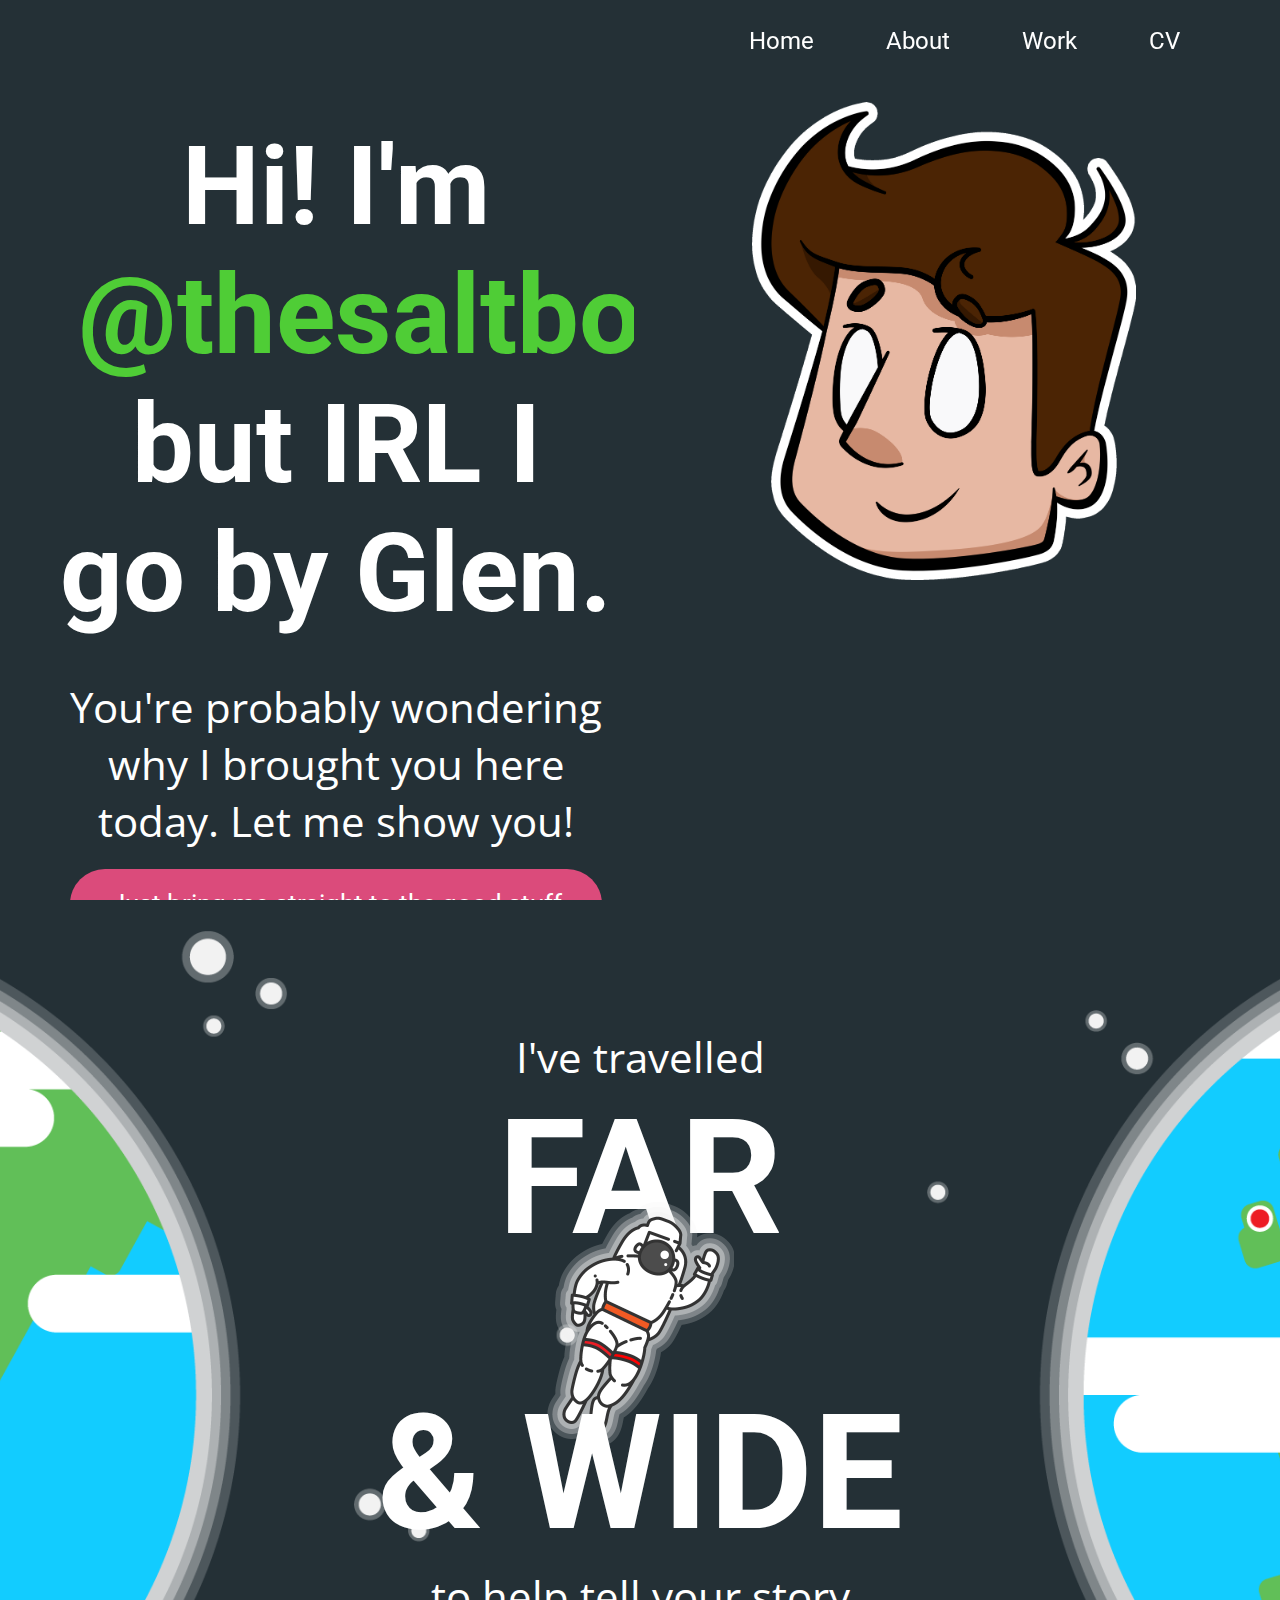
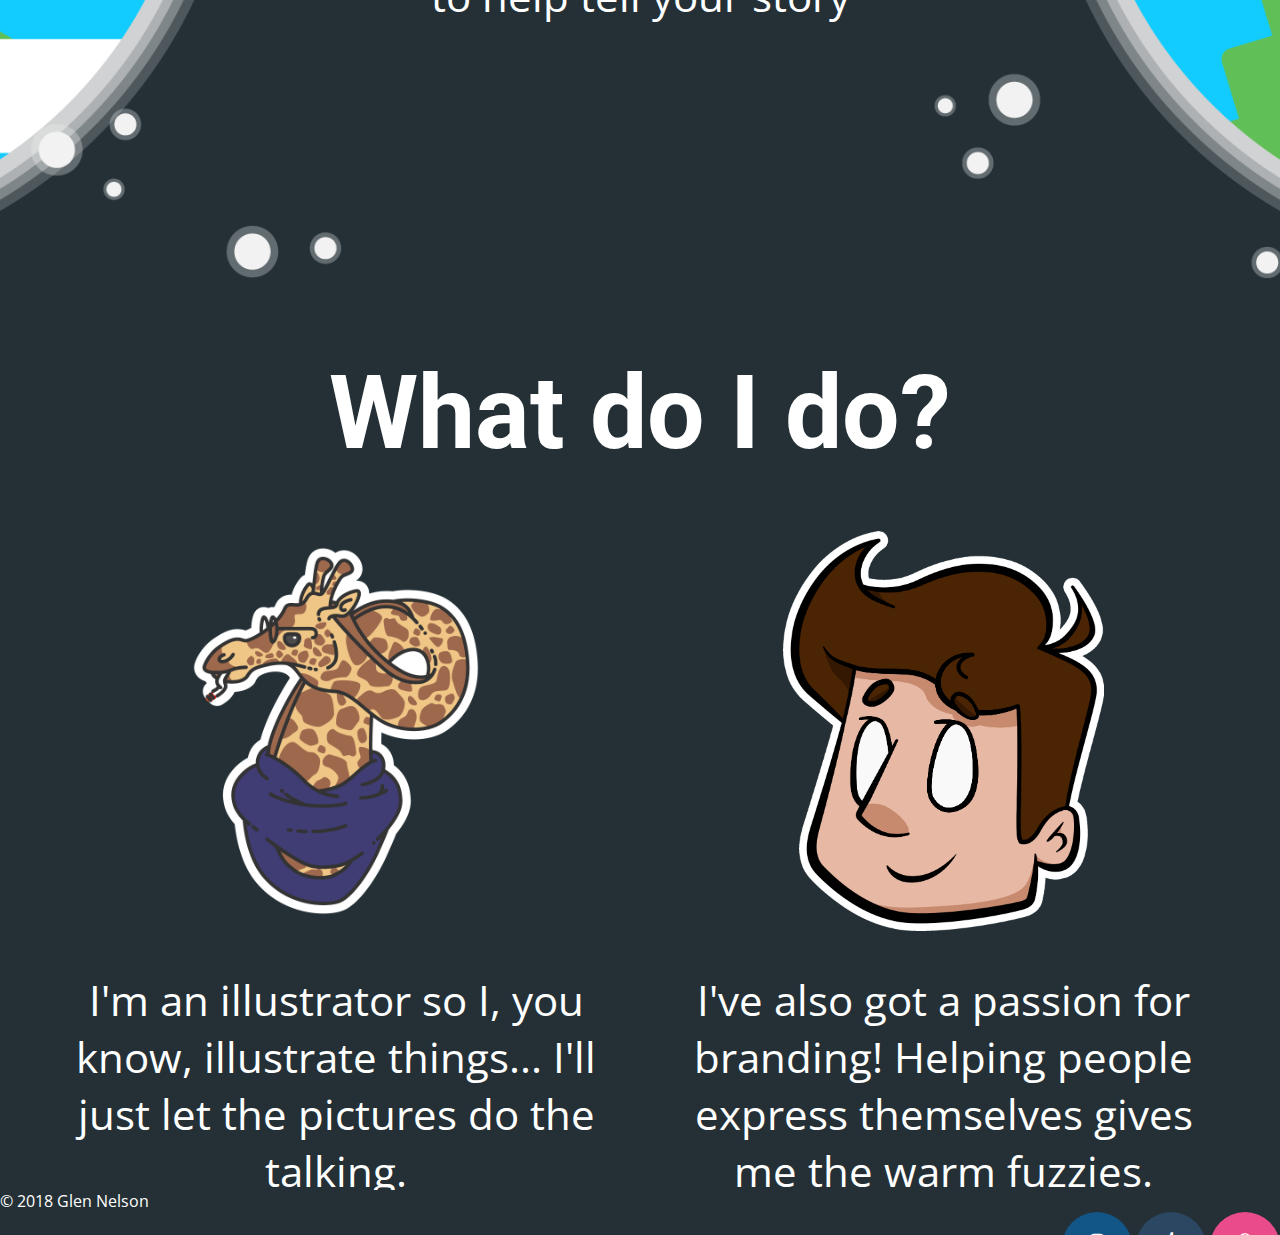
==== index.html @ 3d43e358 "Initial commit" ====
<!DOCTYPE html>
<html lang="en">
    
<head>
    <meta charset="utf-8"/>
    <title>Welcome to the Salt Zone</title>
    <link href="css/home.css" rel="stylesheet" type="text/css"/>
	<link href="https://fonts.googleapis.com/css?family=Kanit:800|Roboto" rel="stylesheet">
	<link href="https://fonts.googleapis.com/css?family=Open+Sans" rel="stylesheet">
	<link rel="icon" href="css/images/r1.png">
	<link rel="stylesheet" href="https://cdnjs.cloudflare.com/ajax/libs/font-awesome/4.7.0/css/font-awesome.min.css">
</head>
	
	<script>
		
	var prevScrollpos = window.pageYOffset;
window.onscroll = function() {
  var currentScrollPos = window.pageYOffset;
  if (prevScrollpos > currentScrollPos) {
    document.getElementById("nav").style.top = "0";
  } else {
    document.getElementById("nav").style.top = "-1000px";
  }
  prevScrollpos = currentScrollPos;
}

	function randomPic() {
	  var myPix =  [
		"css/images/r1.png",
		"css/images/r2.png",
		"css/images/r3.png",
		"css/images/r4.png",
		"css/images/r5.png",
		"css/images/r6.png",
	  ];
	  var randomNum = Math.floor(Math.random() * myPix.length);
	  document.getElementById("rando").src = myPix[randomNum];
}

		
	</script>
	
	<div class="nav" id="nav">
			<a href="cv.html">CV</a>
			<a href="work.html">Work</a>
			<a href="about.html">About</a>
			<a href="index.html">Home</a>
	</div>
	
	<body>
		<section class="intro" id="fade">
			<div class="gridtop a">
				<div class="center one flex pad">
					<h1>Hi! I'm <a href="http://www.instagram.com/thesaltboy">@thesaltboy</a> but IRL I go by Glen.</h1>
					<p>You're probably wondering why I brought you here today. Let me show you!</p>
					<a class="button" href="work.html">Just bring me straight to the good stuff</a>
				</div>
				<div class="center two">
					<img class="intro-me hvr-grow-rotate" id="rando" onclick="randomPic()" src="css/images/r1.png">
				</div>
			</div>
		</section>

		<section class="space">
			<div class="bg-text">
				<p>I've travelled</p>
				<h1 class="top">FAR</h1>
				<img class="astronaut vert-move" src="css/images/astronaut.png">
				<h1 class="bottom">& WIDE</h1>
				<p>to help tell your story</p>
			</div>
		</section>

		<section class="whatido">
			<div class="container">
				<div class="header">
					<h2>What do I do?</h2>
				</div>
				<div class="gridtop center">
					<div class="center pad one">
						<a href="work.html"><img class="small hvr-grow-rotate" src="css/images/giraffe.png"></a>
						<p>I'm an illustrator so I, you know, illustrate things... I'll just let the pictures do the talking.</p>
					</div>
					<div class="center pad two">
						<a href="work.html"><img class="small hvr-grow-rotate" src="css/images/r1.png"></a>
						<p>I've also got a passion for branding! Helping people express themselves gives me the warm fuzzies.</p>
					</div>
				</div>
			</div>
		</section>
	</body>
	
	<footer>
		<div class="foot">
			<p>© 2018 Glen Nelson</p>
			<div class="social">
				<a class="fa fa-instagram" href="http://www.instagram.com/thesaltboy"></a>
				<a class="fa fa-tumblr" href="http://www.thesaltboy.tumblr.com"></a>
				<a class="fa fa-dribbble" href="http://www.dribbble.com/thesaltboy"></a>
			</div>
		</div>
	
	</footer>
	
</html>
---- css/home.css ----
* {
	margin: 0;
	padding: 0;
	font-family: Roboto;
	overflow-x: hidden;
	-webkit-touch-callout: none;
	-webkit-user-select: none;
	-khtml-user-select: none;
	-moz-user-select: none;
	-ms-user-select: none; 
	user-select: none;
	text-decoration: none;
}

h1 {
	font-size: 6.854em;
}

p {
	font-family: Open Sans;
	font-size: 2.618em;
}

body {
	background-color: #243036;
	color: white;
}



/*---------------NAVIGATION---------------*/

.nav {
	overflow: hidden;
	top: 0;
	position: fixed;
	width: 100vw;
	z-index: 100;
	margin-top: 1%;
}

.nav a {
	text-decoration: none;
	color: white;
	float: right;
	text-align: center;
    padding: 14px 36px;
	font-size: 1.5em;
	font-family: Roboto;
	transition: transform .25s ease;
}

.nav a:hover {
	transform: scale(1.1);
}

.nav a:first-child {
	margin-right: 5%;
}

/*---------------INTRO---------------*/

.intro {
	width: 100vw;
	height: 100vh;
}

h1 a {
	color: #4fcd36;
}

.gridtop {
	display: grid;
	grid-template-columns: repeat(2, 1fr);
	grid-gap: 1%;
	margin: 3%;
}

.a {
	margin-top: 8%;
}

.pad * {
	padding: 20px;
}

.flex {
	display: flex; 
	flex-direction: column;
	flex-wrap: nowrap;
	justify-content: center;
}

.intro-me {
	width: 30vw;
	}

.intro-me:focus {

}


/*---------------SPACE---------------*/

.space {
	height: 110vh;
	width: 100vw;
	background-image: url(images/bg-1.png);
	background-position: center;
	background-repeat: no-repeat;
	background-size: cover;
	overflow: hidden;
	text-align: center;
}

.bg-text {
	color: white;
	width: 100%;
	height:  100%;
	margin: auto;
}

.bg-text:first-child{
	margin-top: 10%;
}

.top {
	margin-bottom: -70px;
	font-size: 10em;
}

.bottom {
	margin-top: -70px;
	font-size: 10em;
	z-index: 2;
}

.astronaut {
	z-index: 1;
}

img.vert-move {
	-webkit-animation: mover 2s infinite alternate;
	animation: mover 2s infinite alternate;
}

@webkit-keyframes mover {
	0% { transform: translateY(0); }
	100% { transform: translateY(-10px); }
}

@keyframes mover {
    0% { transform: translateY(0); }
    100% { transform: translateY(-10px); }
}

/*---------------WHAT I DO---------------*/

.whatido {
	height: 100vh;
	width: 100vw;
}

.header {
	text-align: center;
	font-size: 4.236em;
	margin-top: 5%;
}

.container {
}

/*---------------FOOTER---------------*/

footer {
	height: 5vh;
	width: 100vw;
	background-color: #243036;
	color: white;
}

.foot {
	margin-bottom: 1%;
}

footer p {
	font-size: 1em;
}

.social {
	float: right;
}

.fa {
	padding: 20px;
	font-size: 30px;
	height: 30px;
	width: 30px;
	text-align: center;
	text-decoration: none;
	border-radius: 50%;
}

.fa-instagram{
	background: #125688;
  	color: white;
}

.fa-dribbble {
	background: #ea4c89;
  	color: white;
}

.fa-tumblr {
	background: #2c4762;
  	color: white;
}

/*---------------MISC---------------*/

.center {
	text-align: center;
}

.button {
	border: none;
	text-align: center;
	text-decoration: none;
	cursor: pointer;
	background-color: #db4b7b;
	color: white;
	font-size: 1.618em;
	border-radius: 50px 50px 50px 50px;
	width: 19em;
	margin: auto;
}

.small {
	height: 400px;
}

.small:hover {
	transform: scale(1.1);
}

.astronaut {
	height: 244px;
	width: 187px;;
}

.hvr-grow-rotate {
  display: inline-block;
  vertical-align: middle;
  -webkit-transform: perspective(1px) translateZ(0);
  transform: perspective(1px) translateZ(0);
  box-shadow: 0 0 1px rgba(0, 0, 0, 0);
  -webkit-transition-duration: 0.3s;
  transition-duration: 0.3s;
  -webkit-transition-property: transform;
  transition-property: transform;
}
.hvr-grow-rotate:focus, .hvr-grow-rotate:active {
  -webkit-transform: scale(0.5) rotate(8deg);
  transform: scale(0.5) rotate(8deg);
}

.sticker {
	height: 100px;
	margin: 0;
	padding: 0;
	position: relative;
	display: inline;
}

.s-left {
	margin-left: -10px;
}
/*---------------SCROLLBAR---------------*/

::-webkit-scrollbar {
	display: none;
}
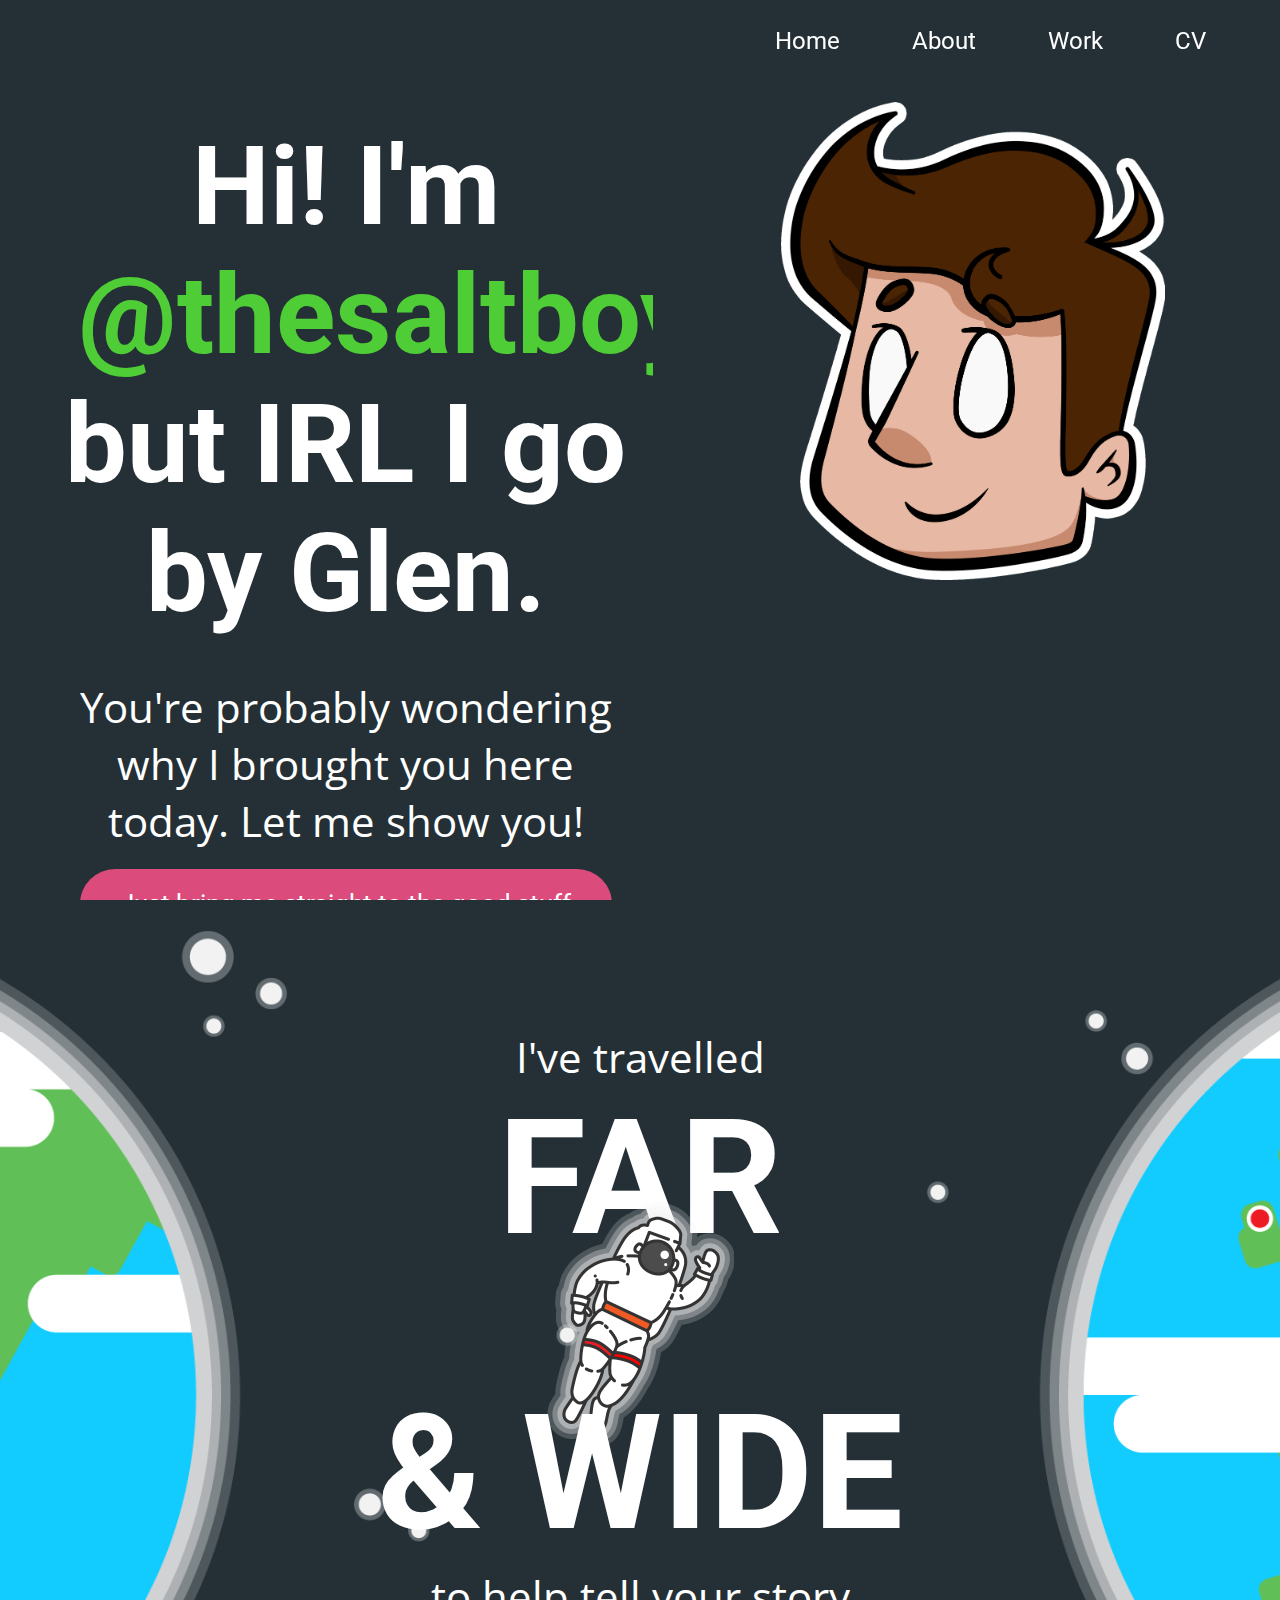
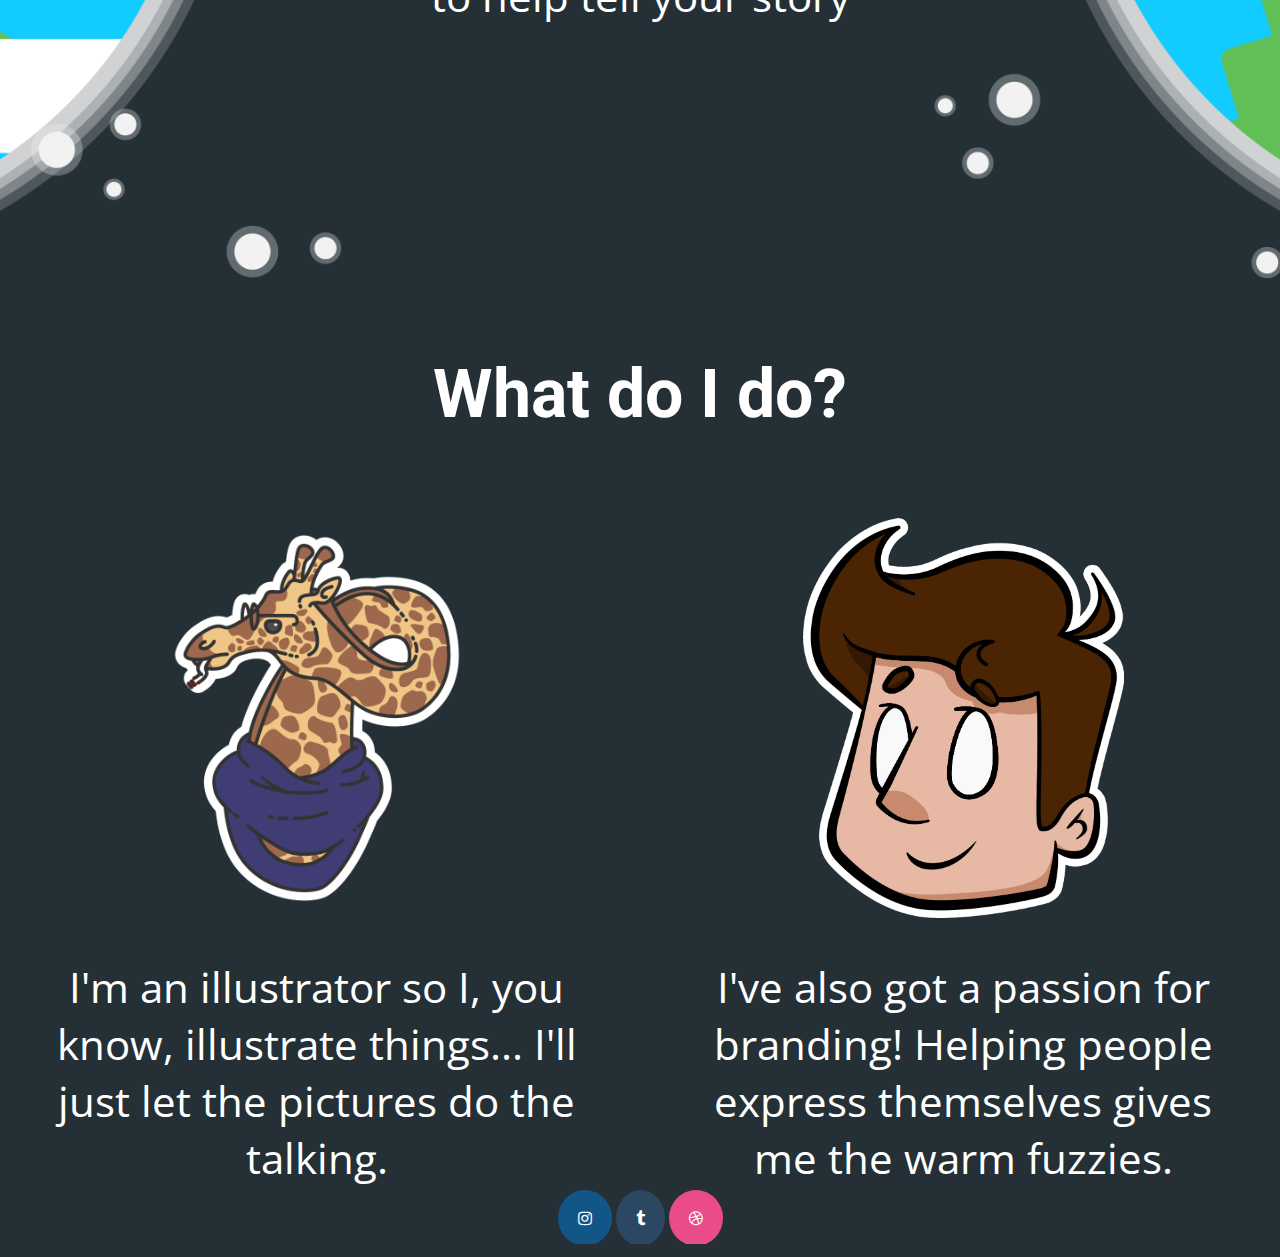
==== commit ca788036: "Work page and updates" ====
--- a/index.html
+++ b/index.html
@@ -49,7 +49,7 @@
 	
 	<body>
 		<section class="intro" id="fade">
-			<div class="gridtop a">
+			<div class="gridtop a b">
 				<div class="center one flex pad">
 					<h1>Hi! I'm <a href="http://www.instagram.com/thesaltboy">@thesaltboy</a> but IRL I go by Glen.</h1>
 					<p>You're probably wondering why I brought you here today. Let me show you!</p>
@@ -91,15 +91,9 @@
 	</body>
 	
 	<footer>
-		<div class="foot">
-			<p>© 2018 Glen Nelson</p>
-			<div class="social">
 				<a class="fa fa-instagram" href="http://www.instagram.com/thesaltboy"></a>
 				<a class="fa fa-tumblr" href="http://www.thesaltboy.tumblr.com"></a>
 				<a class="fa fa-dribbble" href="http://www.dribbble.com/thesaltboy"></a>
-			</div>
-		</div>
-	
 	</footer>
 	
 </html>--- a/css/home.css
+++ b/css/home.css
@@ -16,6 +16,10 @@
 	font-size: 6.854em;
 }
 
+h2 {
+	font-size: 4.236em;
+}
+
 p {
 	font-family: Open Sans;
 	font-size: 2.618em;
@@ -55,7 +59,7 @@
 }
 
 .nav a:first-child {
-	margin-right: 5%;
+	margin-right: 3%;
 }
 
 /*---------------INTRO---------------*/
@@ -73,7 +77,6 @@
 	display: grid;
 	grid-template-columns: repeat(2, 1fr);
 	grid-gap: 1%;
-	margin: 3%;
 }
 
 .a {
@@ -99,6 +102,10 @@
 
 }
 
+.b {
+	margin-left: 3%;
+}
+
 
 /*---------------SPACE---------------*/
 
@@ -163,42 +170,36 @@
 
 .header {
 	text-align: center;
-	font-size: 4.236em;
 	margin-top: 5%;
-}
-
-.container {
+	margin-bottom: 5%;
+}
+
+.gridtop.center p {
+	padding-left: 7%;
+	padding-right: 7%;
 }
 
 /*---------------FOOTER---------------*/
 
 footer {
-	height: 5vh;
+	height: 6vh;
 	width: 100vw;
 	background-color: #243036;
 	color: white;
-}
-
-.foot {
 	margin-bottom: 1%;
-}
-
-footer p {
-	font-size: 1em;
-}
-
-.social {
-	float: right;
+	text-align: center;
+	overflow: hidden;
 }
 
 .fa {
 	padding: 20px;
 	font-size: 30px;
-	height: 30px;
-	width: 30px;
+	height: auto;
+	width: auto;
 	text-align: center;
 	text-decoration: none;
 	border-radius: 50%;
+	margin-bottom: 1%;
 }
 
 .fa-instagram{
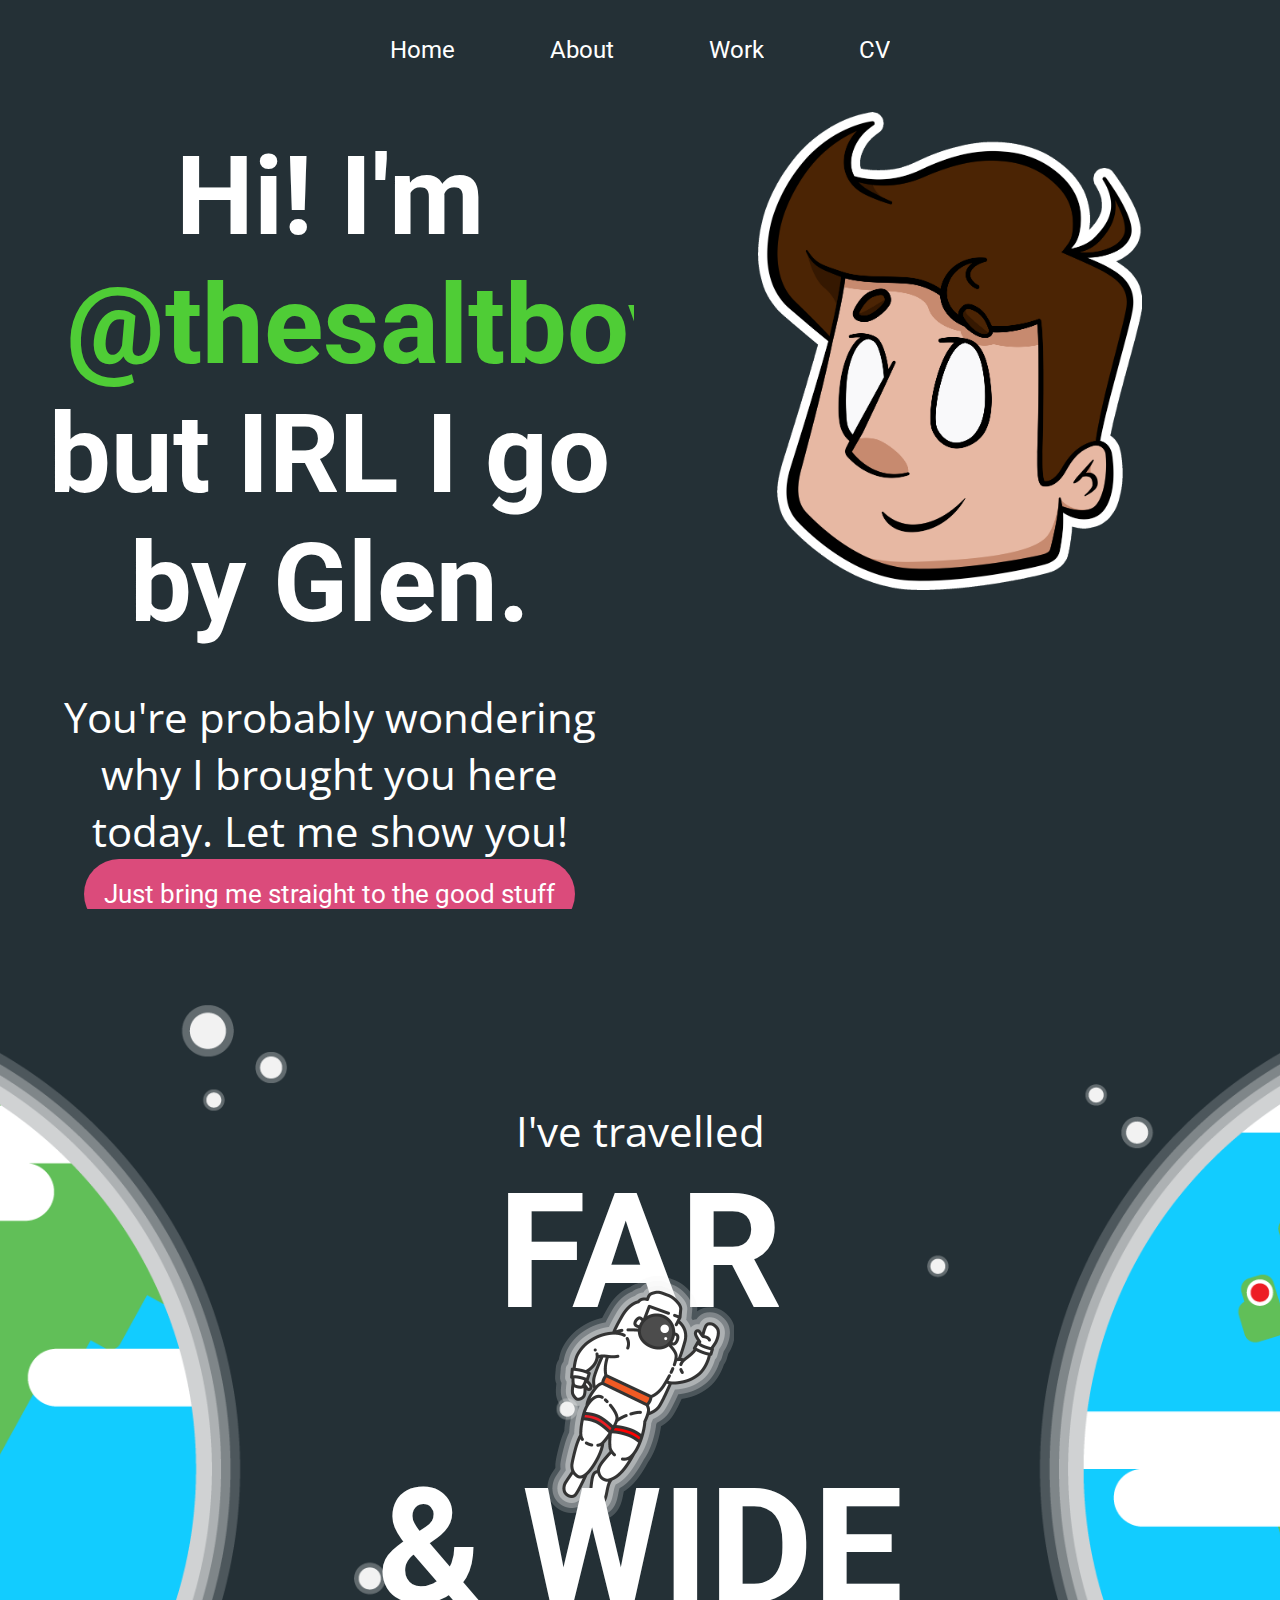
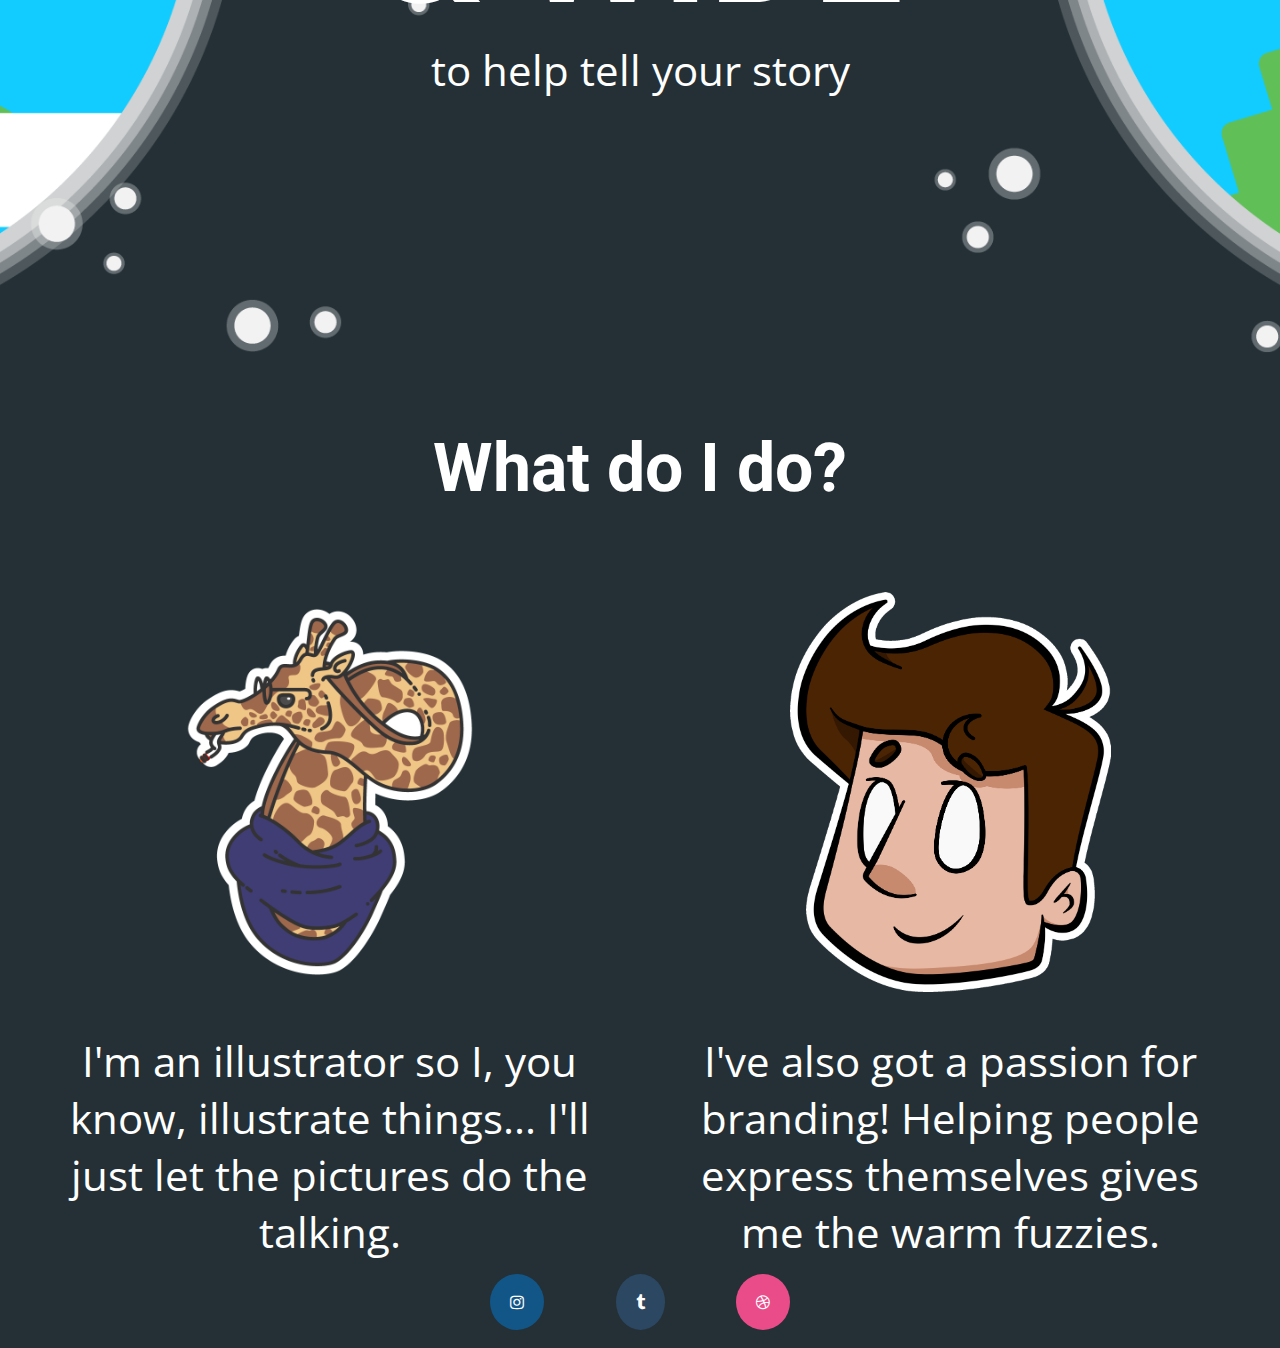
==== commit d7410c10: "More pages" ====
--- a/index.html
+++ b/index.html
@@ -12,17 +12,6 @@
 </head>
 	
 	<script>
-		
-	var prevScrollpos = window.pageYOffset;
-window.onscroll = function() {
-  var currentScrollPos = window.pageYOffset;
-  if (prevScrollpos > currentScrollPos) {
-    document.getElementById("nav").style.top = "0";
-  } else {
-    document.getElementById("nav").style.top = "-1000px";
-  }
-  prevScrollpos = currentScrollPos;
-}
 
 	function randomPic() {
 	  var myPix =  [
@@ -36,21 +25,22 @@
 	  var randomNum = Math.floor(Math.random() * myPix.length);
 	  document.getElementById("rando").src = myPix[randomNum];
 }
-
 		
 	</script>
 	
-	<div class="nav" id="nav">
+	<div class="nav">
+		<div class="nav bar">
+			<a href="index.html">Home</a>
+			<a href="about.html">About</a>
+			<a href="work.html">Work</a>
 			<a href="cv.html">CV</a>
-			<a href="work.html">Work</a>
-			<a href="about.html">About</a>
-			<a href="index.html">Home</a>
+		</div>
 	</div>
 	
 	<body>
-		<section class="intro" id="fade">
-			<div class="gridtop a b">
-				<div class="center one flex pad">
+		<section class="intro">
+			<div class="gridtop b">
+				<div class="center pad">
 					<h1>Hi! I'm <a href="http://www.instagram.com/thesaltboy">@thesaltboy</a> but IRL I go by Glen.</h1>
 					<p>You're probably wondering why I brought you here today. Let me show you!</p>
 					<a class="button" href="work.html">Just bring me straight to the good stuff</a>
@@ -91,9 +81,11 @@
 	</body>
 	
 	<footer>
-				<a class="fa fa-instagram" href="http://www.instagram.com/thesaltboy"></a>
-				<a class="fa fa-tumblr" href="http://www.thesaltboy.tumblr.com"></a>
-				<a class="fa fa-dribbble" href="http://www.dribbble.com/thesaltboy"></a>
+		<div class="social">
+				<a target="_blank" class="fa fa-instagram" href="http://www.instagram.com/thesaltboy"></a>
+				<a target="_blank" class="fa fa-tumblr" href="http://www.thesaltboy.tumblr.com"></a>
+				<a target="_blank" class="fa fa-dribbble" href="http://www.dribbble.com/thesaltboy"></a>
+		</div>
 	</footer>
 	
 </html>--- a/css/home.css
+++ b/css/home.css
@@ -35,31 +35,35 @@
 /*---------------NAVIGATION---------------*/
 
 .nav {
-	overflow: hidden;
-	top: 0;
-	position: fixed;
-	width: 100vw;
+	width: 100vw;
+	margin-top: 1%;
 	z-index: 100;
-	margin-top: 1%;
+	display: flex;
+	justify-content: center;
+}
+
+.bar {
+	width: 500px;
+	display: flex;
+	padding: 10px;
+	justify-content: space-between;
 }
 
 .nav a {
 	text-decoration: none;
 	color: white;
-	float: right;
-	text-align: center;
-    padding: 14px 36px;
+	text-align: center;
 	font-size: 1.5em;
 	font-family: Roboto;
 	transition: transform .25s ease;
 }
 
-.nav a:hover {
-	transform: scale(1.1);
-}
-
-.nav a:first-child {
-	margin-right: 3%;
+a {
+	transition: transform .25s ease;
+}
+
+a:hover {
+	transform: scale(1.2);
 }
 
 /*---------------INTRO---------------*/
@@ -77,33 +81,18 @@
 	display: grid;
 	grid-template-columns: repeat(2, 1fr);
 	grid-gap: 1%;
-}
-
-.a {
-	margin-top: 8%;
+	
+	margin-top: 3%;
+	margin-left: 2%;
+	margin-right: 2%;
 }
 
 .pad * {
 	padding: 20px;
 }
 
-.flex {
-	display: flex; 
-	flex-direction: column;
-	flex-wrap: nowrap;
-	justify-content: center;
-}
-
 .intro-me {
 	width: 30vw;
-	}
-
-.intro-me:focus {
-
-}
-
-.b {
-	margin-left: 3%;
 }
 
 
@@ -182,7 +171,7 @@
 /*---------------FOOTER---------------*/
 
 footer {
-	height: 6vh;
+	height: 8vh;
 	width: 100vw;
 	background-color: #243036;
 	color: white;
@@ -217,6 +206,16 @@
   	color: white;
 }
 
+.social {
+	margin-bottom: 10px;
+	padding: 10px;
+	width: 300px;
+	margin: auto;
+	display: flex;
+	flex-direction: row;
+	justify-content: space-between;
+}
+
 /*---------------MISC---------------*/
 
 .center {
@@ -231,9 +230,8 @@
 	background-color: #db4b7b;
 	color: white;
 	font-size: 1.618em;
-	border-radius: 50px 50px 50px 50px;
+	border-radius: 50px;
 	width: 19em;
-	margin: auto;
 }
 
 .small {
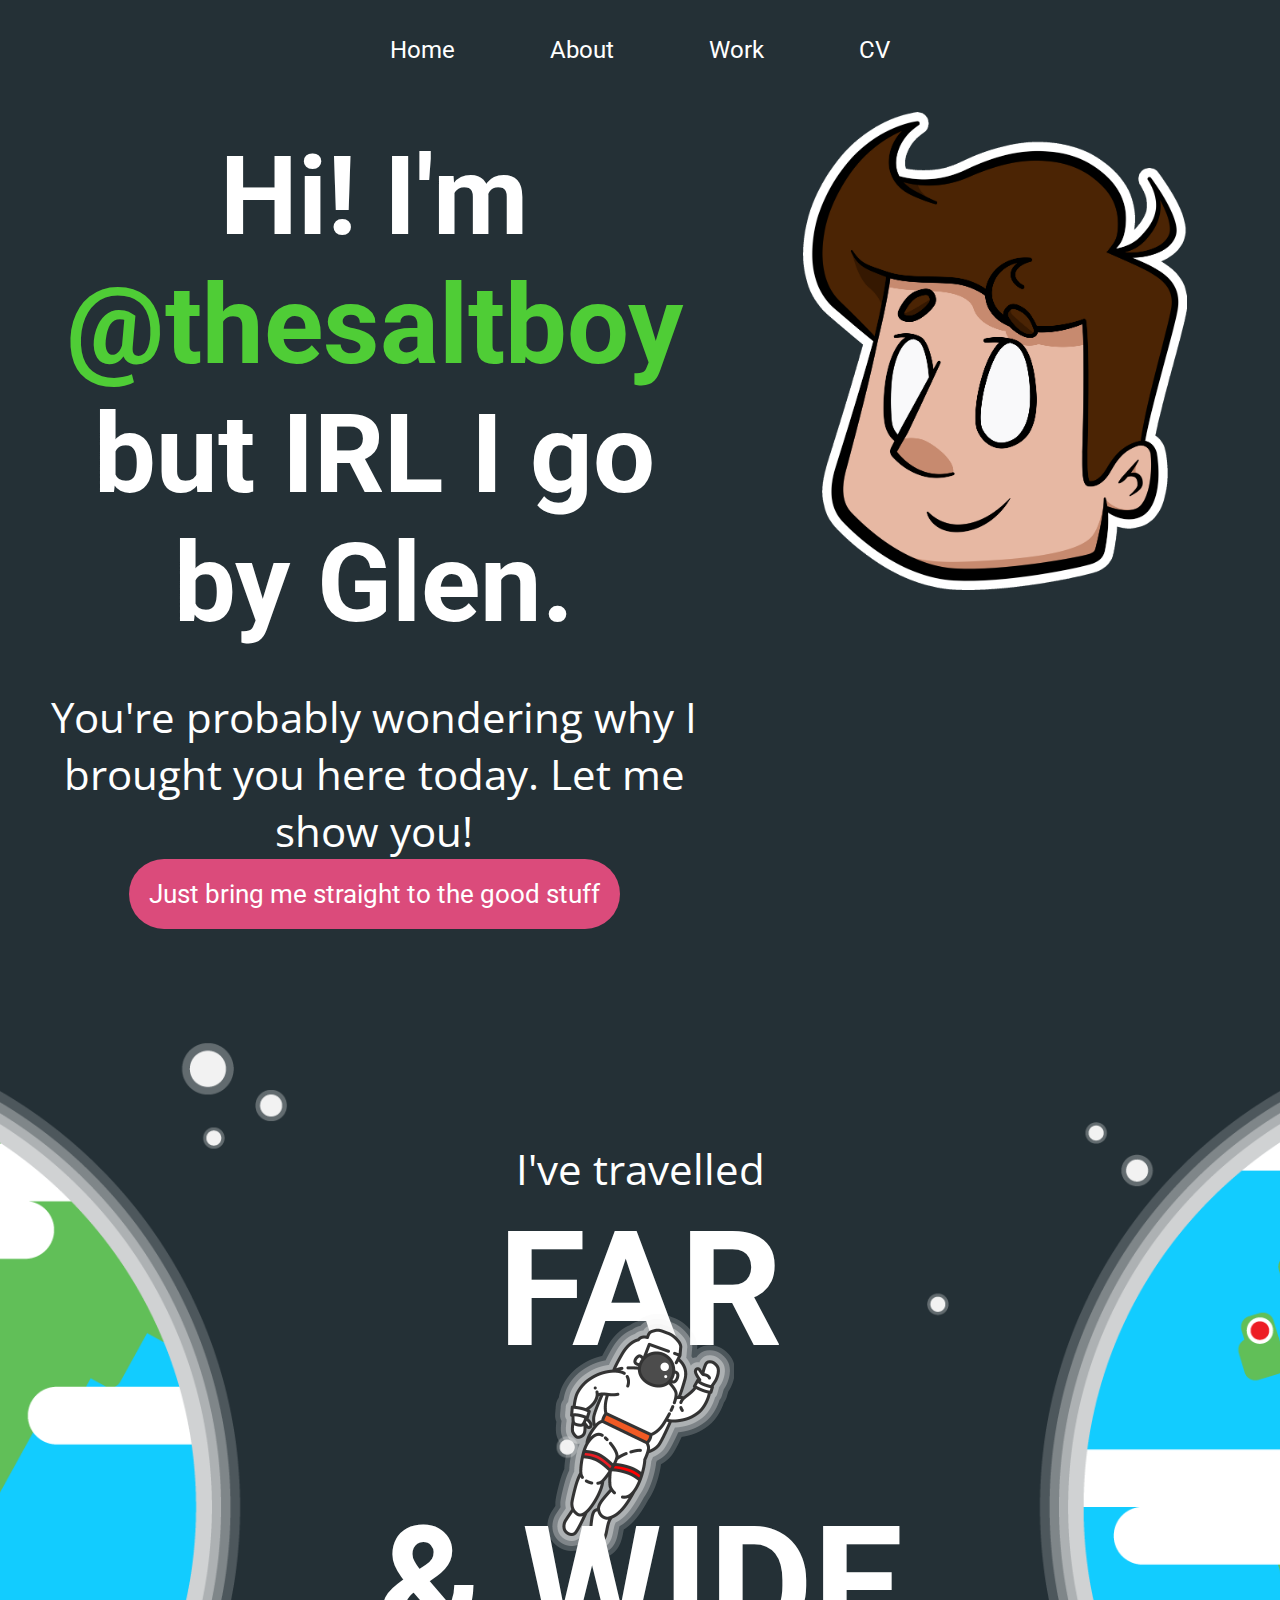
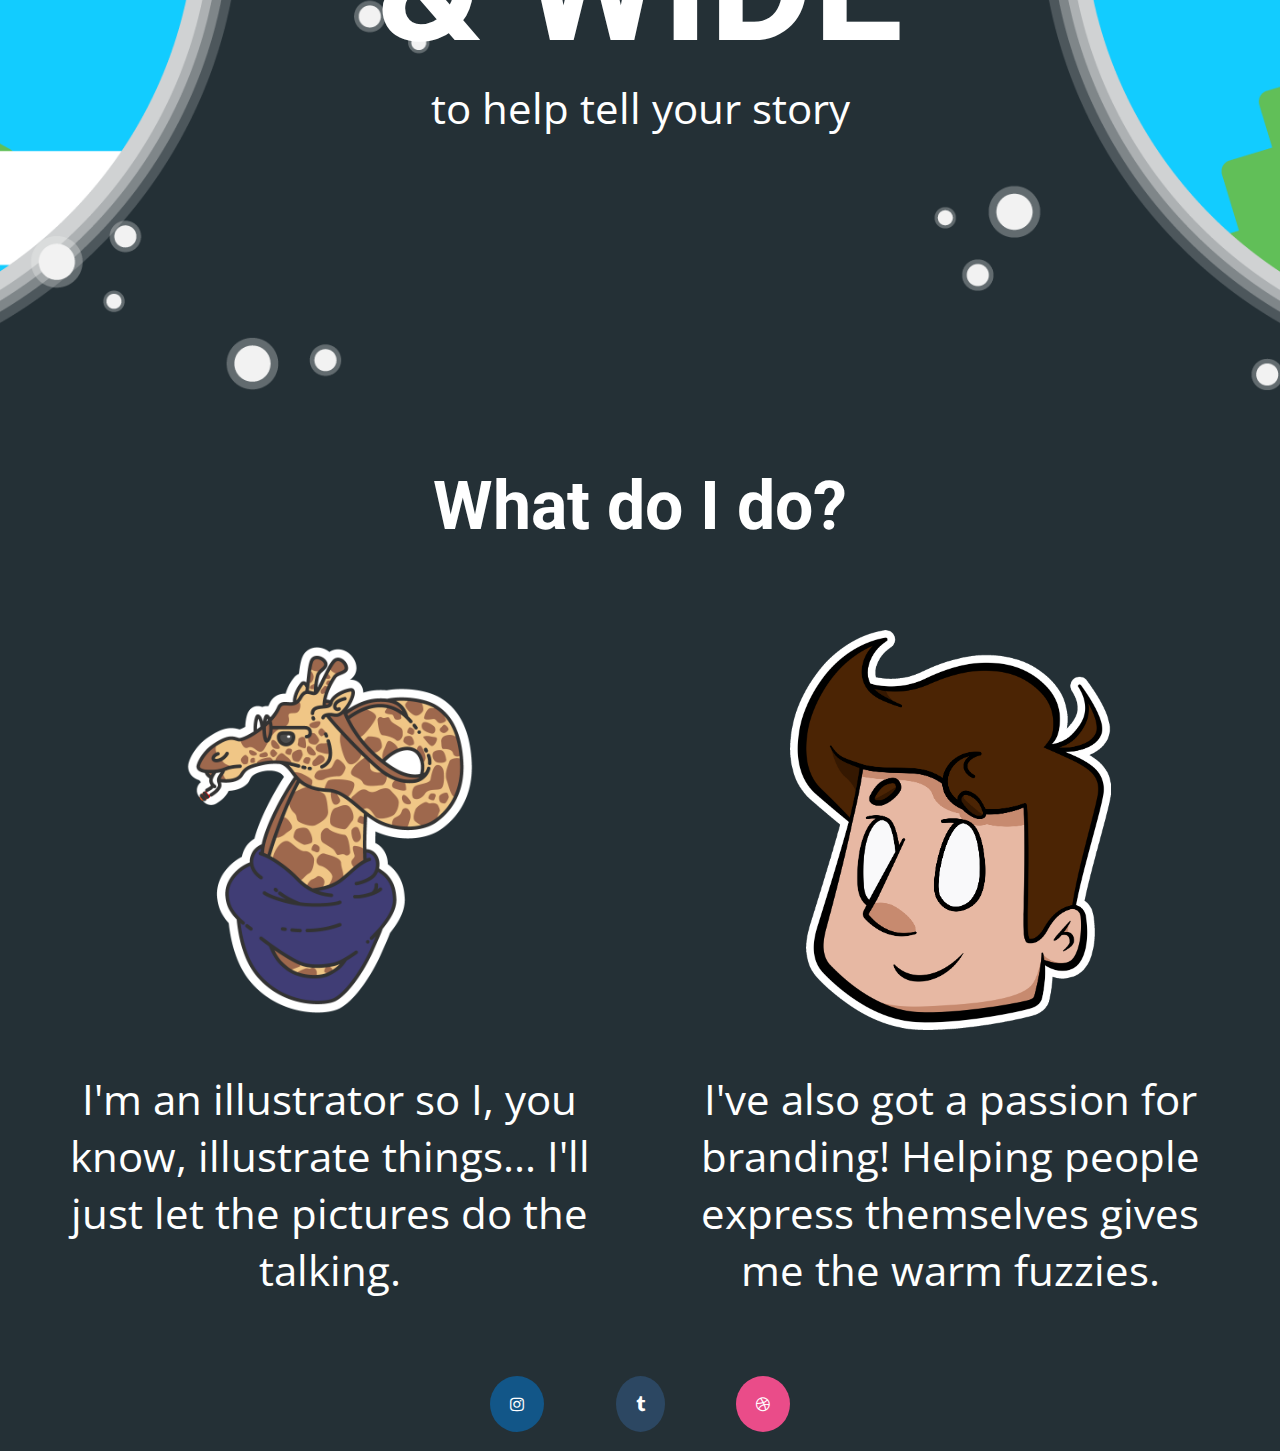
==== commit 9d927b4e: "Small tweaks v1.938392321" ====
--- a/index.html
+++ b/index.html
@@ -42,11 +42,11 @@
 			<div class="gridtop b">
 				<div class="center pad">
 					<h1>Hi! I'm <a href="http://www.instagram.com/thesaltboy">@thesaltboy</a> but IRL I go by Glen.</h1>
-					<p>You're probably wondering why I brought you here today. Let me show you!</p>
+					<p class="replace">You're probably wondering why I brought you here today. Let me show you!</p>
 					<a class="button" href="work.html">Just bring me straight to the good stuff</a>
 				</div>
 				<div class="center two">
-					<img class="intro-me hvr-grow-rotate" id="rando" onclick="randomPic()" src="css/images/r1.png">
+					<img class="intro-me hov" id="rando" onclick="randomPic()" src="css/images/r1.png">
 				</div>
 			</div>
 		</section>
@@ -68,11 +68,11 @@
 				</div>
 				<div class="gridtop center">
 					<div class="center pad one">
-						<a href="work.html"><img class="small hvr-grow-rotate" src="css/images/giraffe.png"></a>
+						<a href="illustrations.html"><img class="small hvr-grow-rotate" src="css/images/giraffe.png"></a>
 						<p>I'm an illustrator so I, you know, illustrate things... I'll just let the pictures do the talking.</p>
 					</div>
 					<div class="center pad two">
-						<a href="work.html"><img class="small hvr-grow-rotate" src="css/images/r1.png"></a>
+						<a href="brand.html"><img class="small hvr-grow-rotate" src="css/images/r1.png"></a>
 						<p>I've also got a passion for branding! Helping people express themselves gives me the warm fuzzies.</p>
 					</div>
 				</div>
--- a/css/home.css
+++ b/css/home.css
@@ -2,7 +2,6 @@
 	margin: 0;
 	padding: 0;
 	font-family: Roboto;
-	overflow-x: hidden;
 	-webkit-touch-callout: none;
 	-webkit-user-select: none;
 	-khtml-user-select: none;
@@ -29,7 +28,6 @@
 	background-color: #243036;
 	color: white;
 }
-
 
 
 /*---------------NAVIGATION---------------*/
@@ -95,6 +93,13 @@
 	width: 30vw;
 }
 
+.hov {
+	transition: 0.2s ease-out;
+}
+
+.hov:hover {
+	transform: scale(1.1) rotate(8deg);
+}
 
 /*---------------SPACE---------------*/
 
